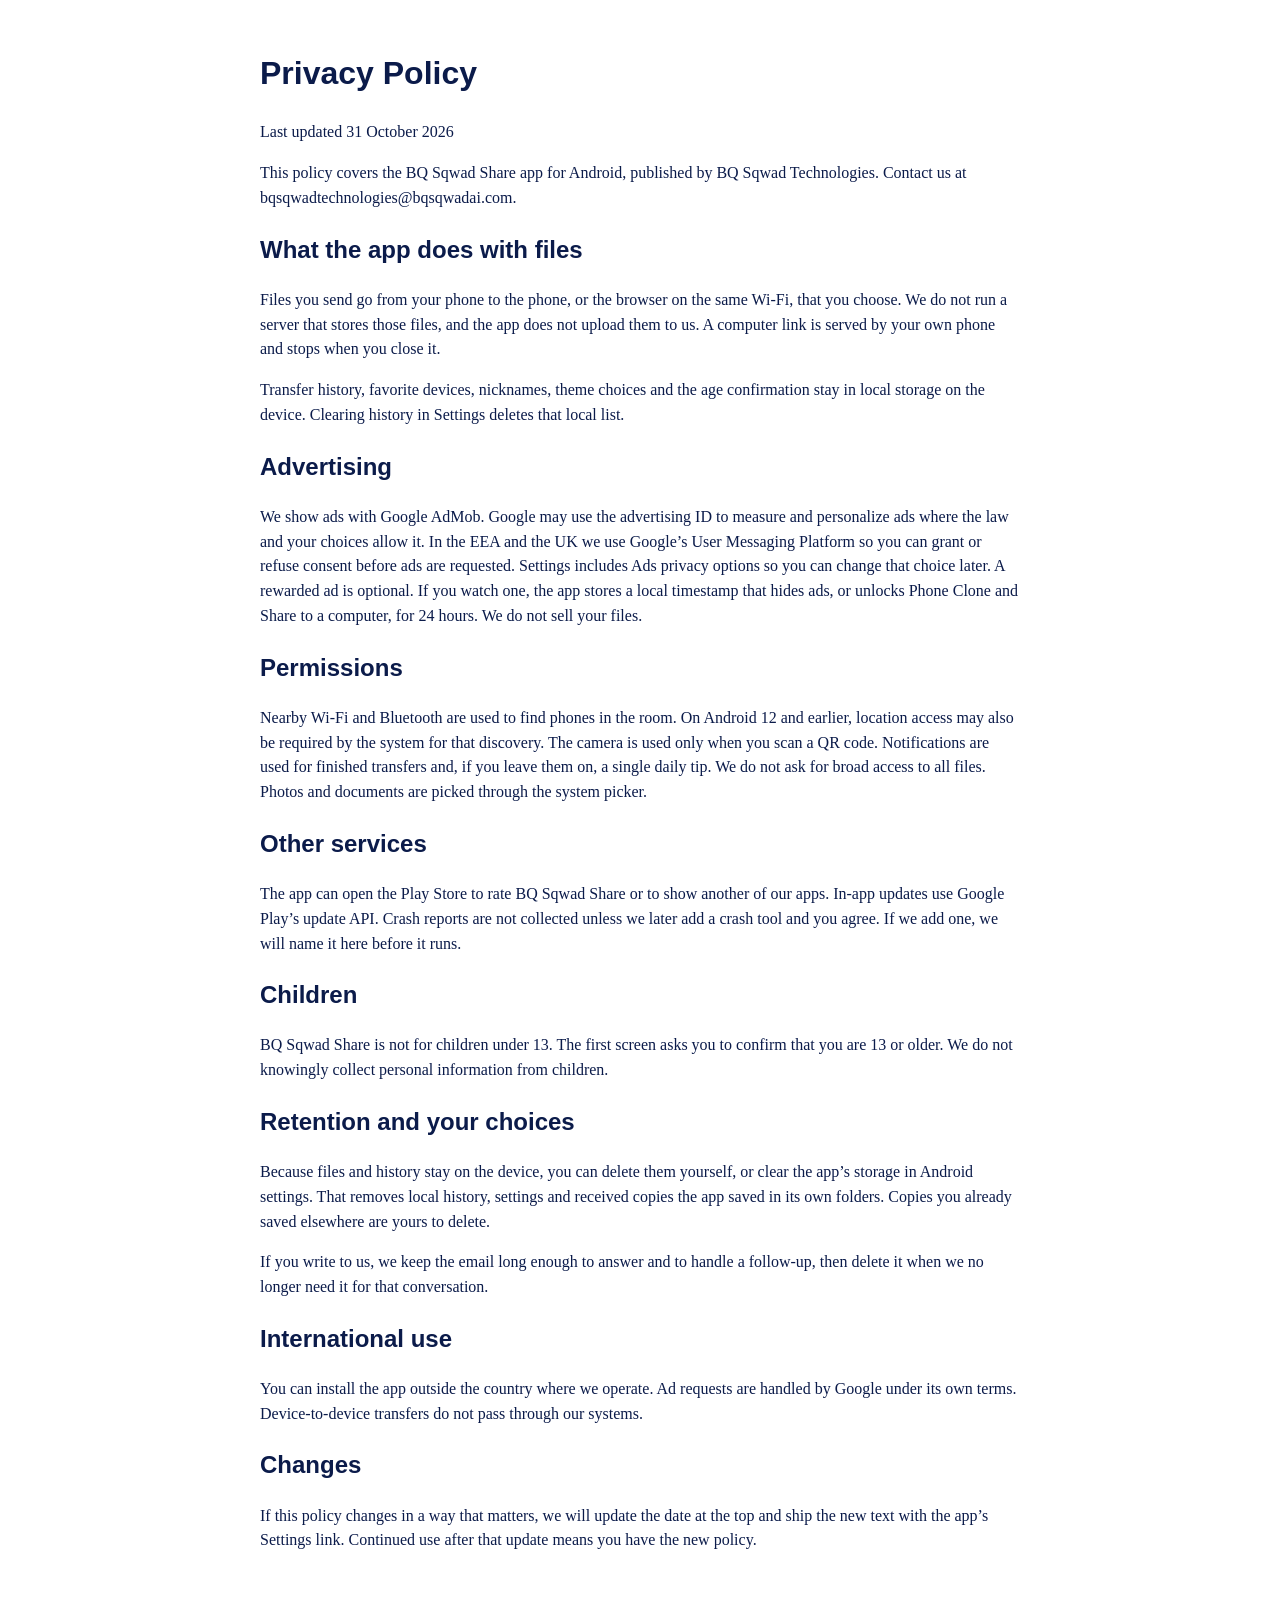
==== docs/privacy.html @ 7fd7fa4c "Add BQ Sqwad Share Android app on main" ====
<!DOCTYPE html>
<html lang="en">
<head>
<meta charset="utf-8"/>
<meta name="viewport" content="width=device-width, initial-scale=1"/>
<title>Privacy Policy · BQ Sqwad Share</title>
<style>
body{margin:0;font-family:Georgia,serif;background:#fff;color:#0b1b4a;line-height:1.55}
main{max-width:760px;margin:auto;padding:28px}
h1,h2{font-family:Arial,sans-serif}
a{color:#0a4dff}
</style>
</head>
<body>
<main>
<h1>Privacy Policy</h1>
<p>Last updated 31 October 2026</p>
<p>This policy covers the BQ Sqwad Share app for Android, published by BQ Sqwad Technologies. Contact us at bqsqwadtechnologies@bqsqwadai.com.</p>
<h2>What the app does with files</h2>
<p>Files you send go from your phone to the phone, or the browser on the same Wi-Fi, that you choose. We do not run a server that stores those files, and the app does not upload them to us. A computer link is served by your own phone and stops when you close it.</p>
<p>Transfer history, favorite devices, nicknames, theme choices and the age confirmation stay in local storage on the device. Clearing history in Settings deletes that local list.</p>
<h2>Advertising</h2>
<p>We show ads with Google AdMob. Google may use the advertising ID to measure and personalize ads where the law and your choices allow it. In the EEA and the UK we use Google’s User Messaging Platform so you can grant or refuse consent before ads are requested. Settings includes Ads privacy options so you can change that choice later. A rewarded ad is optional. If you watch one, the app stores a local timestamp that hides ads, or unlocks Phone Clone and Share to a computer, for 24 hours. We do not sell your files.</p>
<h2>Permissions</h2>
<p>Nearby Wi-Fi and Bluetooth are used to find phones in the room. On Android 12 and earlier, location access may also be required by the system for that discovery. The camera is used only when you scan a QR code. Notifications are used for finished transfers and, if you leave them on, a single daily tip. We do not ask for broad access to all files. Photos and documents are picked through the system picker.</p>
<h2>Other services</h2>
<p>The app can open the Play Store to rate BQ Sqwad Share or to show another of our apps. In-app updates use Google Play’s update API. Crash reports are not collected unless we later add a crash tool and you agree. If we add one, we will name it here before it runs.</p>
<h2>Children</h2>
<p>BQ Sqwad Share is not for children under 13. The first screen asks you to confirm that you are 13 or older. We do not knowingly collect personal information from children.</p>
<h2>Retention and your choices</h2>
<p>Because files and history stay on the device, you can delete them yourself, or clear the app’s storage in Android settings. That removes local history, settings and received copies the app saved in its own folders. Copies you already saved elsewhere are yours to delete.</p>
<p>If you write to us, we keep the email long enough to answer and to handle a follow-up, then delete it when we no longer need it for that conversation.</p>
<h2>International use</h2>
<p>You can install the app outside the country where we operate. Ad requests are handled by Google under its own terms. Device-to-device transfers do not pass through our systems.</p>
<h2>Changes</h2>
<p>If this policy changes in a way that matters, we will update the date at the top and ship the new text with the app’s Settings link. Continued use after that update means you have the new policy.</p>
</main>
</body>
</html>
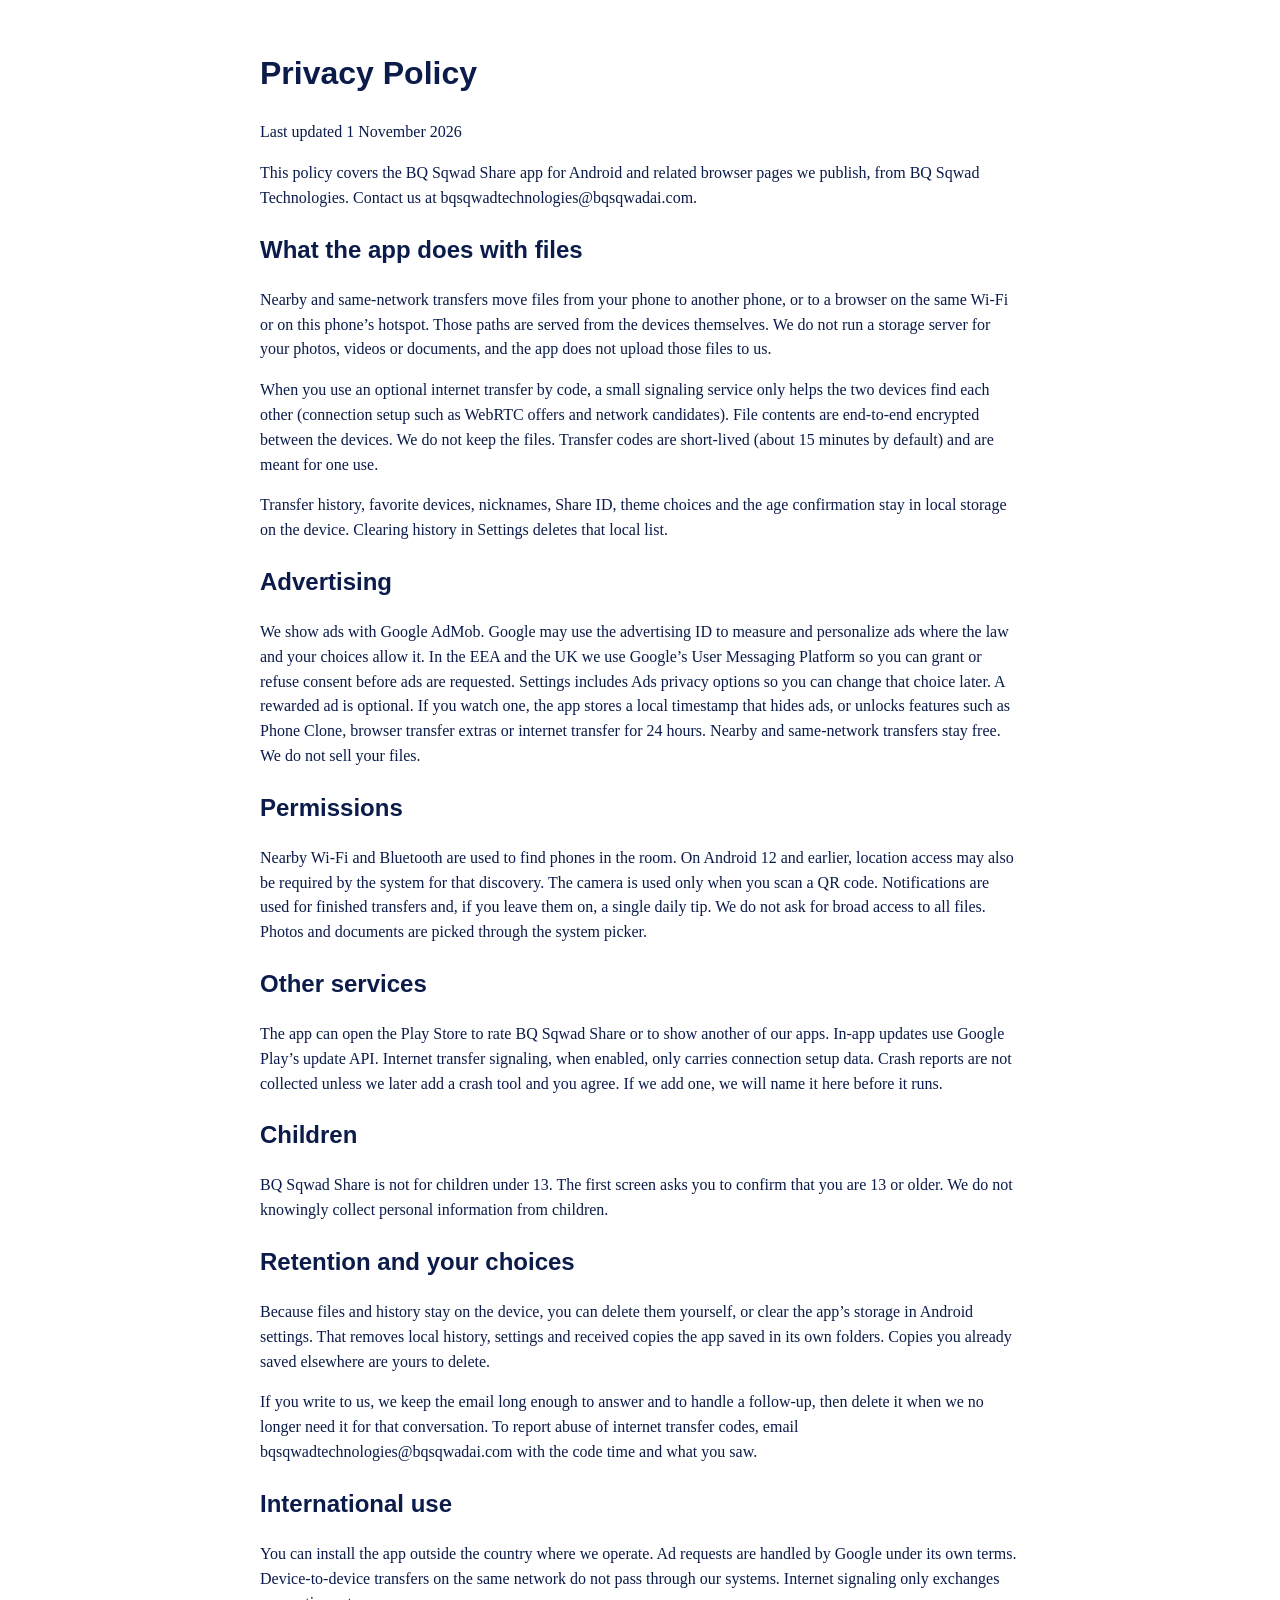
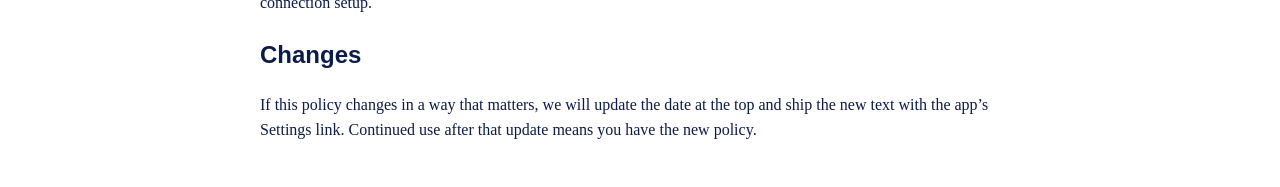
==== commit 3b0d0f58: "docs: privacy/terms for browser and internet transfer; bump default version to 1.1.0" ====
--- a/docs/privacy.html
+++ b/docs/privacy.html
@@ -14,24 +14,25 @@
 <body>
 <main>
 <h1>Privacy Policy</h1>
-<p>Last updated 31 October 2026</p>
-<p>This policy covers the BQ Sqwad Share app for Android, published by BQ Sqwad Technologies. Contact us at bqsqwadtechnologies@bqsqwadai.com.</p>
+<p>Last updated 1 November 2026</p>
+<p>This policy covers the BQ Sqwad Share app for Android and related browser pages we publish, from BQ Sqwad Technologies. Contact us at bqsqwadtechnologies@bqsqwadai.com.</p>
 <h2>What the app does with files</h2>
-<p>Files you send go from your phone to the phone, or the browser on the same Wi-Fi, that you choose. We do not run a server that stores those files, and the app does not upload them to us. A computer link is served by your own phone and stops when you close it.</p>
-<p>Transfer history, favorite devices, nicknames, theme choices and the age confirmation stay in local storage on the device. Clearing history in Settings deletes that local list.</p>
+<p>Nearby and same-network transfers move files from your phone to another phone, or to a browser on the same Wi-Fi or on this phone’s hotspot. Those paths are served from the devices themselves. We do not run a storage server for your photos, videos or documents, and the app does not upload those files to us.</p>
+<p>When you use an optional internet transfer by code, a small signaling service only helps the two devices find each other (connection setup such as WebRTC offers and network candidates). File contents are end-to-end encrypted between the devices. We do not keep the files. Transfer codes are short-lived (about 15 minutes by default) and are meant for one use.</p>
+<p>Transfer history, favorite devices, nicknames, Share ID, theme choices and the age confirmation stay in local storage on the device. Clearing history in Settings deletes that local list.</p>
 <h2>Advertising</h2>
-<p>We show ads with Google AdMob. Google may use the advertising ID to measure and personalize ads where the law and your choices allow it. In the EEA and the UK we use Google’s User Messaging Platform so you can grant or refuse consent before ads are requested. Settings includes Ads privacy options so you can change that choice later. A rewarded ad is optional. If you watch one, the app stores a local timestamp that hides ads, or unlocks Phone Clone and Share to a computer, for 24 hours. We do not sell your files.</p>
+<p>We show ads with Google AdMob. Google may use the advertising ID to measure and personalize ads where the law and your choices allow it. In the EEA and the UK we use Google’s User Messaging Platform so you can grant or refuse consent before ads are requested. Settings includes Ads privacy options so you can change that choice later. A rewarded ad is optional. If you watch one, the app stores a local timestamp that hides ads, or unlocks features such as Phone Clone, browser transfer extras or internet transfer for 24 hours. Nearby and same-network transfers stay free. We do not sell your files.</p>
 <h2>Permissions</h2>
 <p>Nearby Wi-Fi and Bluetooth are used to find phones in the room. On Android 12 and earlier, location access may also be required by the system for that discovery. The camera is used only when you scan a QR code. Notifications are used for finished transfers and, if you leave them on, a single daily tip. We do not ask for broad access to all files. Photos and documents are picked through the system picker.</p>
 <h2>Other services</h2>
-<p>The app can open the Play Store to rate BQ Sqwad Share or to show another of our apps. In-app updates use Google Play’s update API. Crash reports are not collected unless we later add a crash tool and you agree. If we add one, we will name it here before it runs.</p>
+<p>The app can open the Play Store to rate BQ Sqwad Share or to show another of our apps. In-app updates use Google Play’s update API. Internet transfer signaling, when enabled, only carries connection setup data. Crash reports are not collected unless we later add a crash tool and you agree. If we add one, we will name it here before it runs.</p>
 <h2>Children</h2>
 <p>BQ Sqwad Share is not for children under 13. The first screen asks you to confirm that you are 13 or older. We do not knowingly collect personal information from children.</p>
 <h2>Retention and your choices</h2>
 <p>Because files and history stay on the device, you can delete them yourself, or clear the app’s storage in Android settings. That removes local history, settings and received copies the app saved in its own folders. Copies you already saved elsewhere are yours to delete.</p>
-<p>If you write to us, we keep the email long enough to answer and to handle a follow-up, then delete it when we no longer need it for that conversation.</p>
+<p>If you write to us, we keep the email long enough to answer and to handle a follow-up, then delete it when we no longer need it for that conversation. To report abuse of internet transfer codes, email bqsqwadtechnologies@bqsqwadai.com with the code time and what you saw.</p>
 <h2>International use</h2>
-<p>You can install the app outside the country where we operate. Ad requests are handled by Google under its own terms. Device-to-device transfers do not pass through our systems.</p>
+<p>You can install the app outside the country where we operate. Ad requests are handled by Google under its own terms. Device-to-device transfers on the same network do not pass through our systems. Internet signaling only exchanges connection setup.</p>
 <h2>Changes</h2>
 <p>If this policy changes in a way that matters, we will update the date at the top and ship the new text with the app’s Settings link. Continued use after that update means you have the new policy.</p>
 </main>
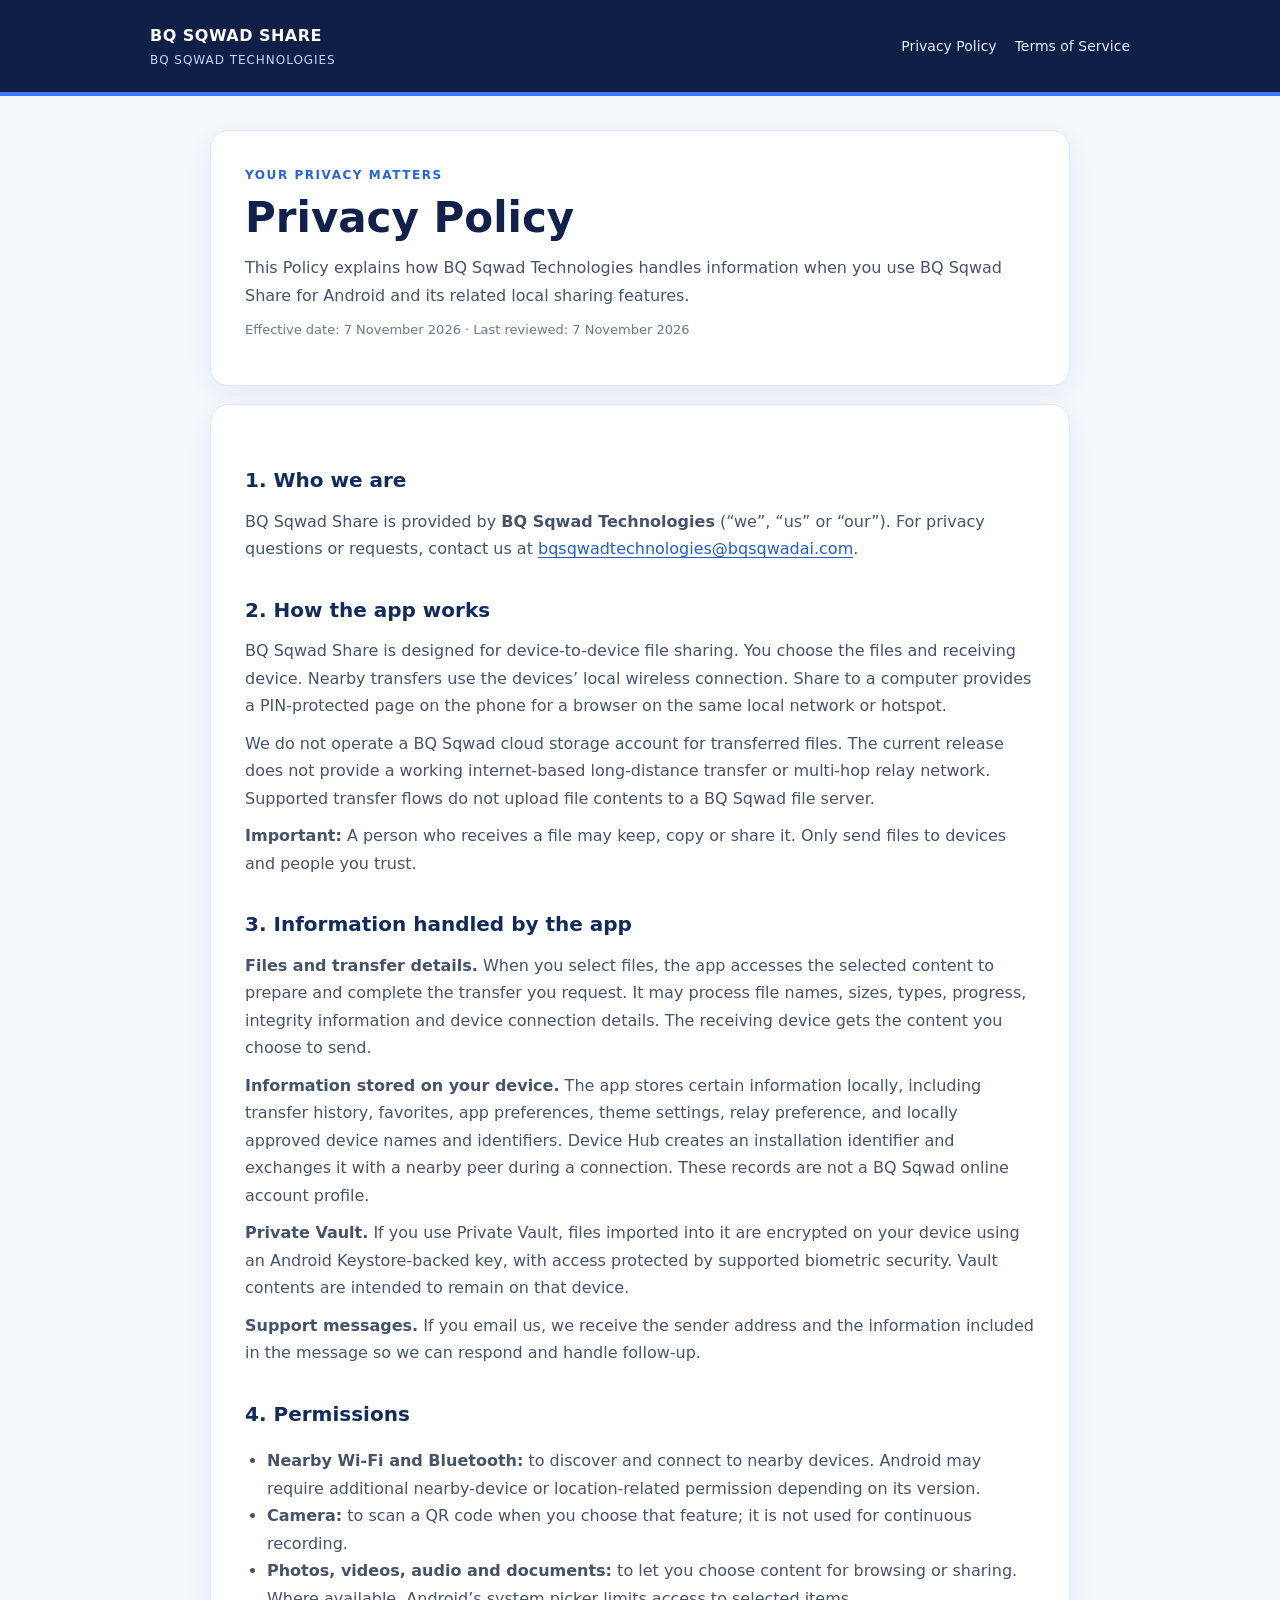
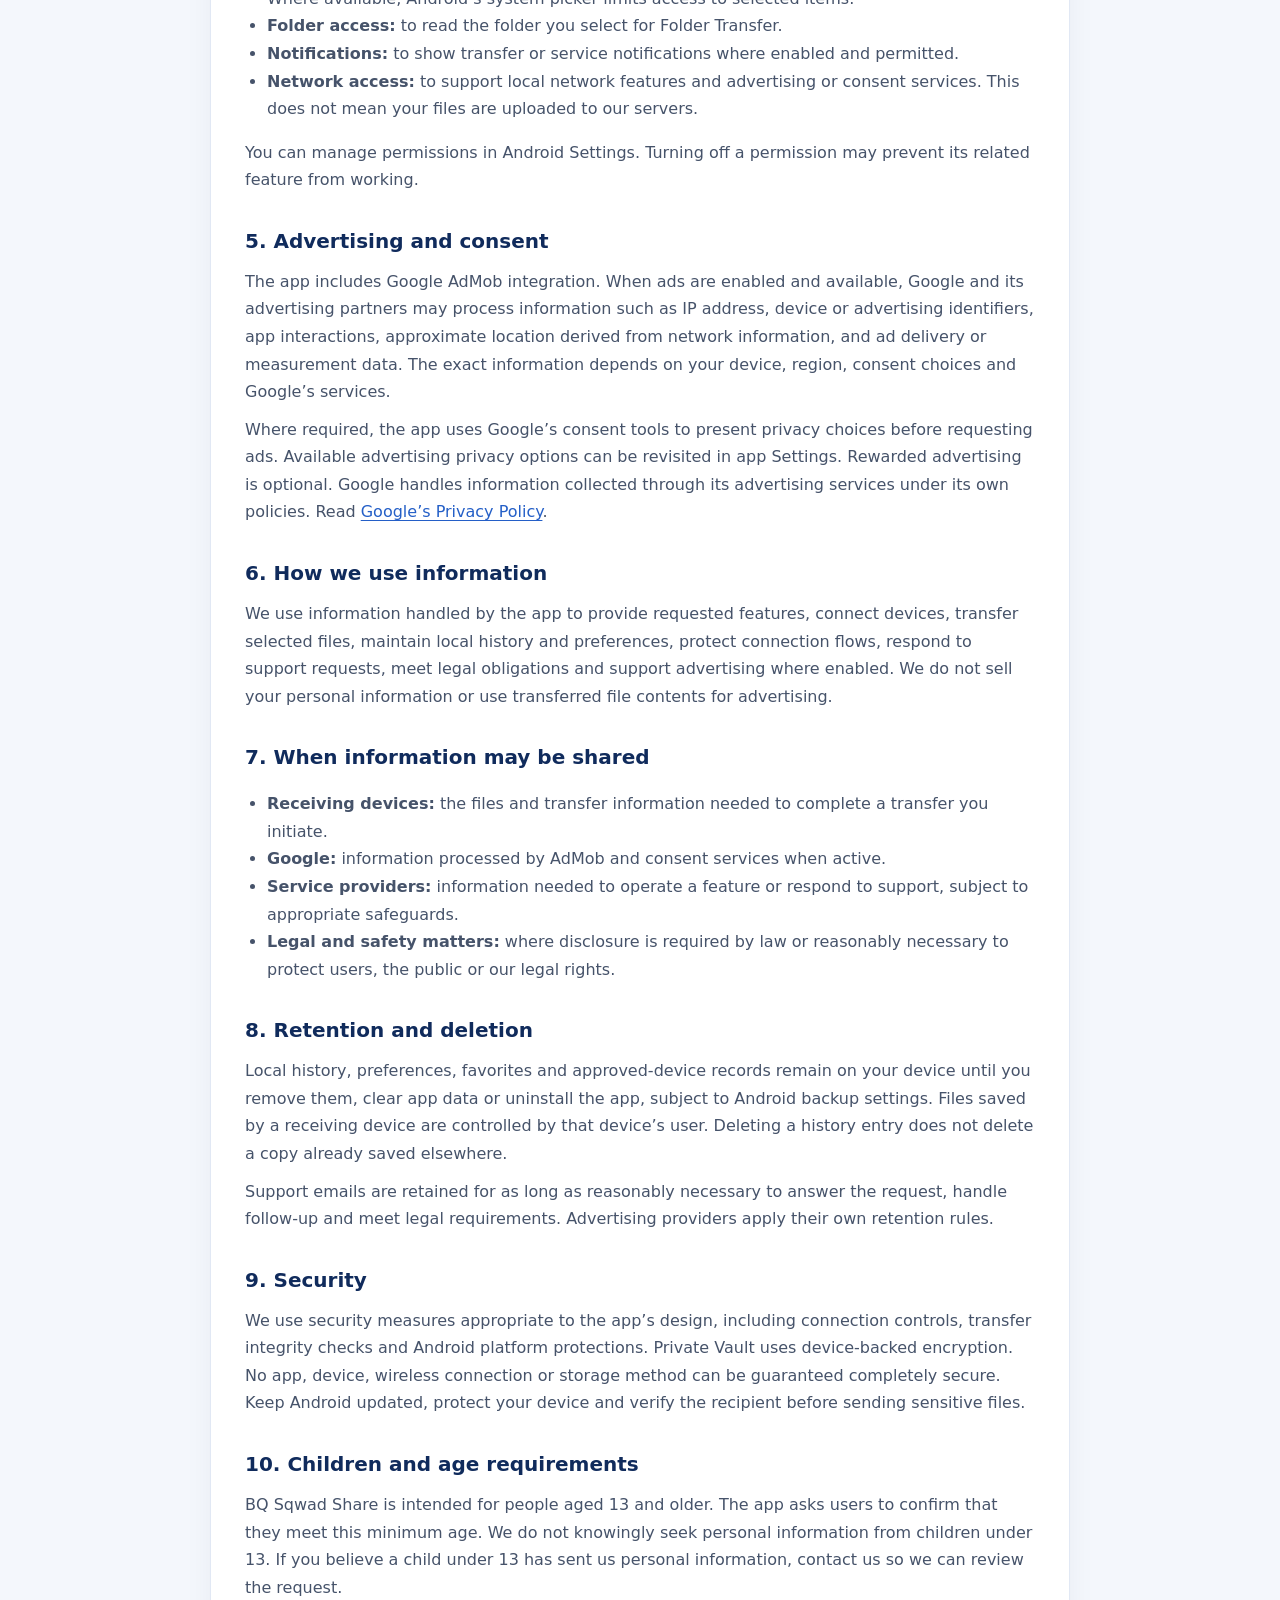
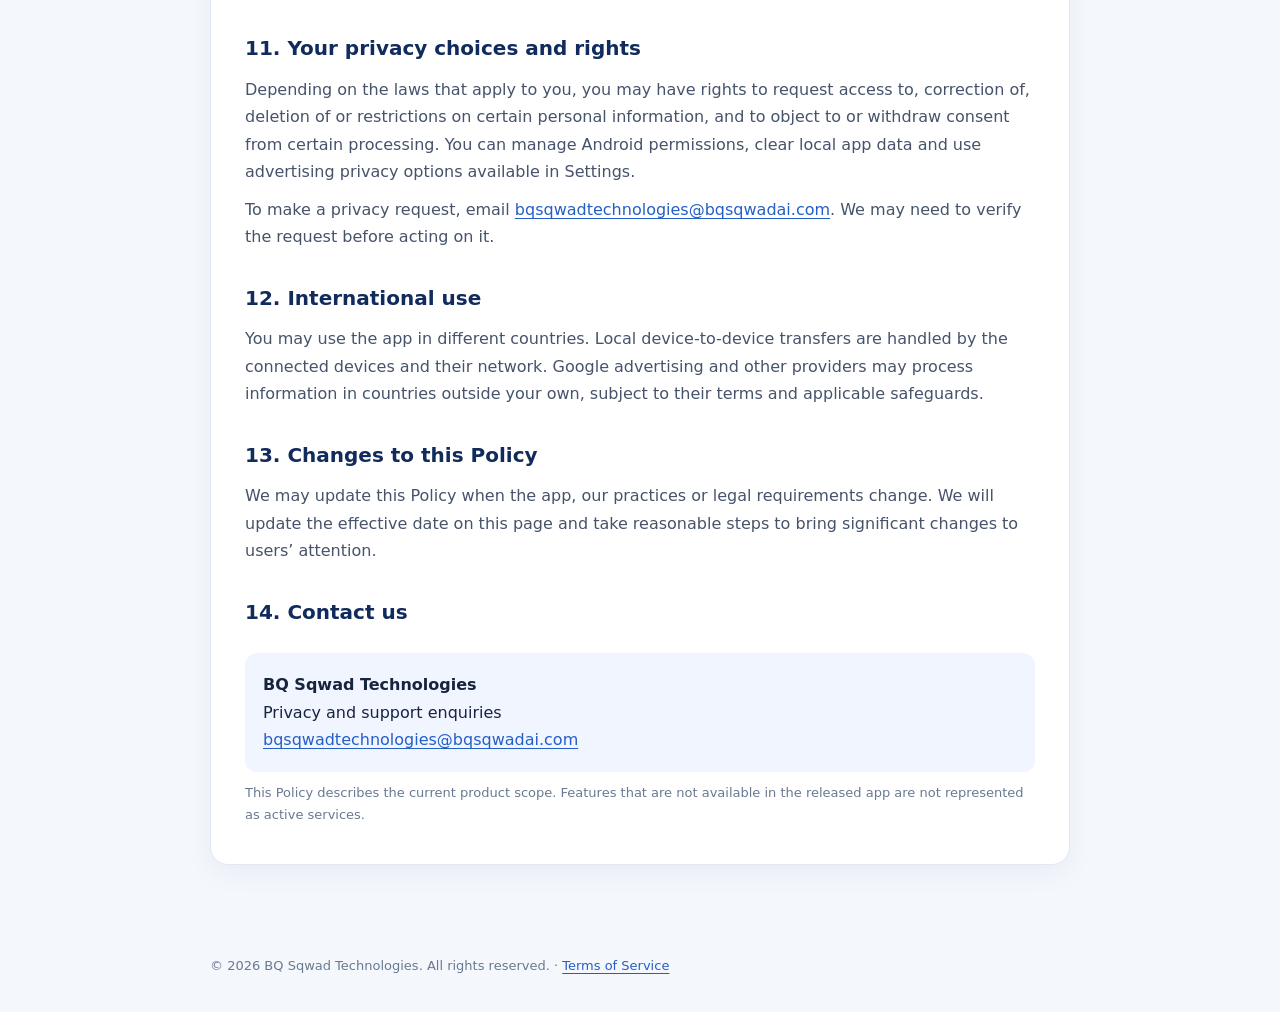
==== commit d81e5ebe: "Rewrite BQ Sqwad Share privacy policy" ====
--- a/docs/privacy.html
+++ b/docs/privacy.html
@@ -1,40 +1,29 @@
-<!DOCTYPE html>
-<html lang="en">
-<head>
-<meta charset="utf-8"/>
-<meta name="viewport" content="width=device-width, initial-scale=1"/>
-<title>Privacy Policy · BQ Sqwad Share</title>
-<style>
-body{margin:0;font-family:Georgia,serif;background:#fff;color:#0b1b4a;line-height:1.55}
-main{max-width:760px;margin:auto;padding:28px}
-h1,h2{font-family:Arial,sans-serif}
-a{color:#0a4dff}
-</style>
-</head>
-<body>
-<main>
-<h1>Privacy Policy</h1>
-<p>Last updated 1 November 2026</p>
-<p>This policy covers the BQ Sqwad Share app for Android and related browser pages we publish, from BQ Sqwad Technologies. Contact us at bqsqwadtechnologies@bqsqwadai.com.</p>
-<h2>What the app does with files</h2>
-<p>Nearby and same-network transfers move files from your phone to another phone, or to a browser on the same Wi-Fi or on this phone’s hotspot. Those paths are served from the devices themselves. We do not run a storage server for your photos, videos or documents, and the app does not upload those files to us.</p>
-<p>When you use an optional internet transfer by code, a small signaling service only helps the two devices find each other (connection setup such as WebRTC offers and network candidates). File contents are end-to-end encrypted between the devices. We do not keep the files. Transfer codes are short-lived (about 15 minutes by default) and are meant for one use.</p>
-<p>Transfer history, favorite devices, nicknames, Share ID, theme choices and the age confirmation stay in local storage on the device. Clearing history in Settings deletes that local list.</p>
-<h2>Advertising</h2>
-<p>We show ads with Google AdMob. Google may use the advertising ID to measure and personalize ads where the law and your choices allow it. In the EEA and the UK we use Google’s User Messaging Platform so you can grant or refuse consent before ads are requested. Settings includes Ads privacy options so you can change that choice later. A rewarded ad is optional. If you watch one, the app stores a local timestamp that hides ads, or unlocks features such as Phone Clone, browser transfer extras or internet transfer for 24 hours. Nearby and same-network transfers stay free. We do not sell your files.</p>
-<h2>Permissions</h2>
-<p>Nearby Wi-Fi and Bluetooth are used to find phones in the room. On Android 12 and earlier, location access may also be required by the system for that discovery. The camera is used only when you scan a QR code. Notifications are used for finished transfers and, if you leave them on, a single daily tip. We do not ask for broad access to all files. Photos and documents are picked through the system picker.</p>
-<h2>Other services</h2>
-<p>The app can open the Play Store to rate BQ Sqwad Share or to show another of our apps. In-app updates use Google Play’s update API. Internet transfer signaling, when enabled, only carries connection setup data. Crash reports are not collected unless we later add a crash tool and you agree. If we add one, we will name it here before it runs.</p>
-<h2>Children</h2>
-<p>BQ Sqwad Share is not for children under 13. The first screen asks you to confirm that you are 13 or older. We do not knowingly collect personal information from children.</p>
-<h2>Retention and your choices</h2>
-<p>Because files and history stay on the device, you can delete them yourself, or clear the app’s storage in Android settings. That removes local history, settings and received copies the app saved in its own folders. Copies you already saved elsewhere are yours to delete.</p>
-<p>If you write to us, we keep the email long enough to answer and to handle a follow-up, then delete it when we no longer need it for that conversation. To report abuse of internet transfer codes, email bqsqwadtechnologies@bqsqwadai.com with the code time and what you saw.</p>
-<h2>International use</h2>
-<p>You can install the app outside the country where we operate. Ad requests are handled by Google under its own terms. Device-to-device transfers on the same network do not pass through our systems. Internet signaling only exchanges connection setup.</p>
-<h2>Changes</h2>
-<p>If this policy changes in a way that matters, we will update the date at the top and ship the new text with the app’s Settings link. Continued use after that update means you have the new policy.</p>
-</main>
-</body>
-</html>
+<!doctype html><html lang="en"><head><meta charset="utf-8"><meta name="viewport" content="width=device-width,initial-scale=1"><meta name="description" content="Privacy Policy for BQ Sqwad Share by BQ Sqwad Technologies."><title>Privacy Policy | BQ Sqwad Share</title><style>
+:root{font-family:Inter,ui-sans-serif,system-ui,-apple-system,"Segoe UI",sans-serif;color:#17243d;background:#f4f7fc;line-height:1.72}
+*{box-sizing:border-box}body{margin:0}.top{background:#101f46;color:#fff;padding:22px 20px;border-bottom:4px solid #3978f6}
+.bar{max-width:980px;margin:auto;display:flex;align-items:center;justify-content:space-between;gap:16px;flex-wrap:wrap}
+.brand{font-weight:750;letter-spacing:.03em}.brand small{display:block;font-size:12px;font-weight:500;color:#c5d5f6;letter-spacing:.08em;text-transform:uppercase}
+nav{display:flex;gap:18px;flex-wrap:wrap}nav a{color:#e3ecff;text-decoration:none;font-size:14px}
+main{max-width:900px;margin:34px auto;padding:0 20px 56px}.intro,.content{background:#fff;border:1px solid #e1e8f4;border-radius:18px;box-shadow:0 8px 28px rgba(19,43,88,.05)}
+.intro{padding:34px;margin-bottom:18px}.eyebrow{color:#2864d7;font-size:12px;font-weight:750;letter-spacing:.13em;text-transform:uppercase}
+h1{font-size:clamp(30px,5vw,42px);line-height:1.15;margin:8px 0 12px;color:#10224b}h2{font-size:20px;color:#102b5c;margin:30px 0 8px}
+p,li{color:#46536a}p{margin:10px 0}ul{padding-left:22px}.meta{font-size:13px;color:#697991}.content{padding:28px 34px}
+a{color:#245fc7;text-underline-offset:3px}.contact{background:#f0f5ff;border-radius:12px;padding:18px;margin-top:24px}
+footer{max-width:900px;margin:0 auto;padding:0 20px 34px;color:#697991;font-size:13px}
+@media(max-width:600px){.top{padding:18px 16px}main{margin:18px auto;padding:0 12px 36px}.intro{padding:24px 20px}.content{padding:20px}.bar{align-items:flex-start}}
+</style></head><body><header class="top"><div class="bar"><div class="brand">BQ SQWAD SHARE<small>BQ Sqwad Technologies</small></div><nav aria-label="Legal pages"><a href="privacy.html">Privacy Policy</a><a href="terms.html">Terms of Service</a></nav></div></header><main><section class="intro"><div class="eyebrow">Your privacy matters</div><h1>Privacy Policy</h1><p>This Policy explains how BQ Sqwad Technologies handles information when you use BQ Sqwad Share for Android and its related local sharing features.</p><p class="meta">Effective date: 7 November 2026 · Last reviewed: 7 November 2026</p></section><article class="content">
+<h2>1. Who we are</h2><p>BQ Sqwad Share is provided by <strong>BQ Sqwad Technologies</strong> (“we”, “us” or “our”). For privacy questions or requests, contact us at <a href="mailto:bqsqwadtechnologies@bqsqwadai.com">bqsqwadtechnologies@bqsqwadai.com</a>.</p>
+<h2>2. How the app works</h2><p>BQ Sqwad Share is designed for device-to-device file sharing. You choose the files and receiving device. Nearby transfers use the devices’ local wireless connection. Share to a computer provides a PIN-protected page on the phone for a browser on the same local network or hotspot.</p><p>We do not operate a BQ Sqwad cloud storage account for transferred files. The current release does not provide a working internet-based long-distance transfer or multi-hop relay network. Supported transfer flows do not upload file contents to a BQ Sqwad file server.</p><p><strong>Important:</strong> A person who receives a file may keep, copy or share it. Only send files to devices and people you trust.</p>
+<h2>3. Information handled by the app</h2><p><strong>Files and transfer details.</strong> When you select files, the app accesses the selected content to prepare and complete the transfer you request. It may process file names, sizes, types, progress, integrity information and device connection details. The receiving device gets the content you choose to send.</p><p><strong>Information stored on your device.</strong> The app stores certain information locally, including transfer history, favorites, app preferences, theme settings, relay preference, and locally approved device names and identifiers. Device Hub creates an installation identifier and exchanges it with a nearby peer during a connection. These records are not a BQ Sqwad online account profile.</p><p><strong>Private Vault.</strong> If you use Private Vault, files imported into it are encrypted on your device using an Android Keystore-backed key, with access protected by supported biometric security. Vault contents are intended to remain on that device.</p><p><strong>Support messages.</strong> If you email us, we receive the sender address and the information included in the message so we can respond and handle follow-up.</p>
+<h2>4. Permissions</h2><ul><li><strong>Nearby Wi-Fi and Bluetooth:</strong> to discover and connect to nearby devices. Android may require additional nearby-device or location-related permission depending on its version.</li><li><strong>Camera:</strong> to scan a QR code when you choose that feature; it is not used for continuous recording.</li><li><strong>Photos, videos, audio and documents:</strong> to let you choose content for browsing or sharing. Where available, Android’s system picker limits access to selected items.</li><li><strong>Folder access:</strong> to read the folder you select for Folder Transfer.</li><li><strong>Notifications:</strong> to show transfer or service notifications where enabled and permitted.</li><li><strong>Network access:</strong> to support local network features and advertising or consent services. This does not mean your files are uploaded to our servers.</li></ul><p>You can manage permissions in Android Settings. Turning off a permission may prevent its related feature from working.</p>
+<h2>5. Advertising and consent</h2><p>The app includes Google AdMob integration. When ads are enabled and available, Google and its advertising partners may process information such as IP address, device or advertising identifiers, app interactions, approximate location derived from network information, and ad delivery or measurement data. The exact information depends on your device, region, consent choices and Google’s services.</p><p>Where required, the app uses Google’s consent tools to present privacy choices before requesting ads. Available advertising privacy options can be revisited in app Settings. Rewarded advertising is optional. Google handles information collected through its advertising services under its own policies. Read <a href="https://policies.google.com/privacy" target="_blank" rel="noopener noreferrer">Google’s Privacy Policy</a>.</p>
+<h2>6. How we use information</h2><p>We use information handled by the app to provide requested features, connect devices, transfer selected files, maintain local history and preferences, protect connection flows, respond to support requests, meet legal obligations and support advertising where enabled. We do not sell your personal information or use transferred file contents for advertising.</p>
+<h2>7. When information may be shared</h2><ul><li><strong>Receiving devices:</strong> the files and transfer information needed to complete a transfer you initiate.</li><li><strong>Google:</strong> information processed by AdMob and consent services when active.</li><li><strong>Service providers:</strong> information needed to operate a feature or respond to support, subject to appropriate safeguards.</li><li><strong>Legal and safety matters:</strong> where disclosure is required by law or reasonably necessary to protect users, the public or our legal rights.</li></ul>
+<h2>8. Retention and deletion</h2><p>Local history, preferences, favorites and approved-device records remain on your device until you remove them, clear app data or uninstall the app, subject to Android backup settings. Files saved by a receiving device are controlled by that device’s user. Deleting a history entry does not delete a copy already saved elsewhere.</p><p>Support emails are retained for as long as reasonably necessary to answer the request, handle follow-up and meet legal requirements. Advertising providers apply their own retention rules.</p>
+<h2>9. Security</h2><p>We use security measures appropriate to the app’s design, including connection controls, transfer integrity checks and Android platform protections. Private Vault uses device-backed encryption. No app, device, wireless connection or storage method can be guaranteed completely secure. Keep Android updated, protect your device and verify the recipient before sending sensitive files.</p>
+<h2>10. Children and age requirements</h2><p>BQ Sqwad Share is intended for people aged 13 and older. The app asks users to confirm that they meet this minimum age. We do not knowingly seek personal information from children under 13. If you believe a child under 13 has sent us personal information, contact us so we can review the request.</p>
+<h2>11. Your privacy choices and rights</h2><p>Depending on the laws that apply to you, you may have rights to request access to, correction of, deletion of or restrictions on certain personal information, and to object to or withdraw consent from certain processing. You can manage Android permissions, clear local app data and use advertising privacy options available in Settings.</p><p>To make a privacy request, email <a href="mailto:bqsqwadtechnologies@bqsqwadai.com">bqsqwadtechnologies@bqsqwadai.com</a>. We may need to verify the request before acting on it.</p>
+<h2>12. International use</h2><p>You may use the app in different countries. Local device-to-device transfers are handled by the connected devices and their network. Google advertising and other providers may process information in countries outside your own, subject to their terms and applicable safeguards.</p>
+<h2>13. Changes to this Policy</h2><p>We may update this Policy when the app, our practices or legal requirements change. We will update the effective date on this page and take reasonable steps to bring significant changes to users’ attention.</p>
+<h2>14. Contact us</h2><div class="contact"><strong>BQ Sqwad Technologies</strong><br>Privacy and support enquiries<br><a href="mailto:bqsqwadtechnologies@bqsqwadai.com">bqsqwadtechnologies@bqsqwadai.com</a></div><p class="meta">This Policy describes the current product scope. Features that are not available in the released app are not represented as active services.</p>
+</article></main><footer>© 2026 BQ Sqwad Technologies. All rights reserved. · <a href="terms.html">Terms of Service</a></footer></body></html>
